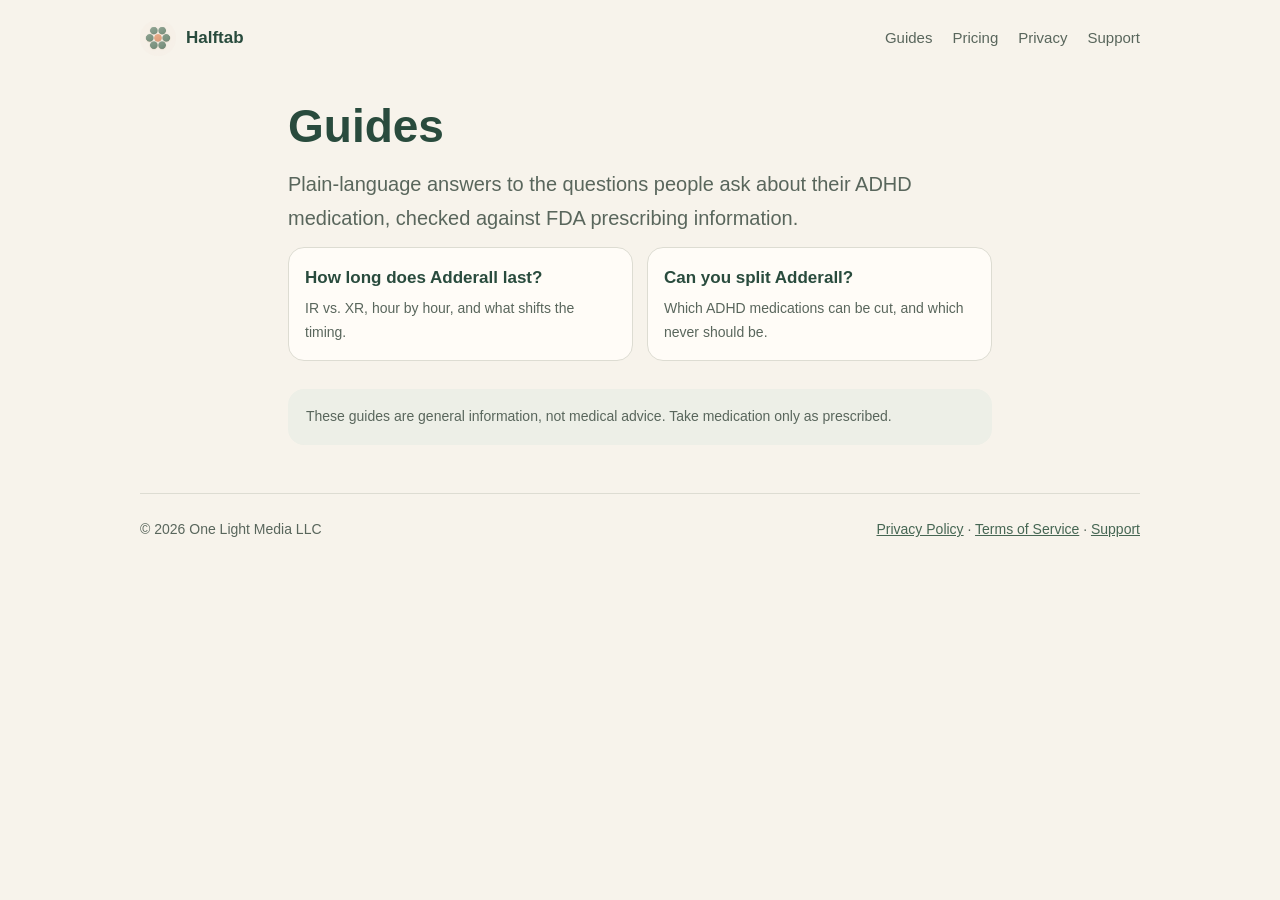
==== guides/index.html @ e3b86986 "Guides: how long Adderall lasts, can you split Adderall; sitemap and robots Two SEO guide pages unde" ====
<!DOCTYPE html>
<html lang="en"><head><meta charset="utf-8"><meta name="viewport" content="width=device-width, initial-scale=1">
<title>ADHD Medication Guides | Halftab</title>
<meta name="description" content="Plain-language guides to ADHD medication timing, splitting tablets, and keeping track of doses, checked against FDA prescribing information.">
<link rel="canonical" href="https://halftab.app/guides/">
<meta property="og:title" content="ADHD Medication Guides | Halftab"><meta property="og:description" content="Plain-language guides to ADHD medication timing, splitting tablets, and keeping track of doses."><meta property="og:url" content="https://halftab.app/guides/"><meta property="og:image" content="https://halftab.app/icon-1024.png">
<link rel="icon" href="/favicon.png"><link rel="apple-touch-icon" href="/apple-touch-icon.png">
<link rel="stylesheet" href="/guides/guides.css">
</head>
<body><div class="wrap">
<header>
  <a class="brand" href="/"><img src="/icon-512.png" alt=""><span>Halftab</span></a>
  <nav><a href="/guides/">Guides</a><a href="/#pricing">Pricing</a><a href="/privacy">Privacy</a><a href="mailto:onelightmediallc@gmail.com">Support</a></nav>
</header>
<article>
<h1>Guides</h1>
<p class="lede">Plain-language answers to the questions people ask about their ADHD medication, checked against FDA prescribing information.</p>
<div class="related">
<a href="/guides/how-long-does-adderall-last/">How long does Adderall last?<span>IR vs. XR, hour by hour, and what shifts the timing.</span></a>
<a href="/guides/can-you-split-adderall/">Can you split Adderall?<span>Which ADHD medications can be cut, and which never should be.</span></a>
</div>
<div class="disclaimer">These guides are general information, not medical advice. Take medication only as prescribed.</div>
</article>
<footer><span>© 2026 One Light Media LLC</span><span><a href="/privacy">Privacy Policy</a> · <a href="/terms">Terms of Service</a> · <a href="mailto:onelightmediallc@gmail.com">Support</a></span></footer>
</div></body></html>
---- guides/guides.css ----
:root{--canvas:#F7F3EB;--surface:#FFFCF7;--muted-surface:#EDEFE7;--text:#294B3D;--muted:#59665C;--primary:#466653;--on-primary:#FFFCF7;--sage:#879F8C;--sage-tint:#E4EBE1;--apricot:#E6B394;--apricot-deep:#D98A5F;--border:#DDDCD2}
*{box-sizing:border-box}
body{margin:0;background:var(--canvas);color:var(--text);font:17px/1.7 -apple-system,BlinkMacSystemFont,"Segoe UI",sans-serif}
.wrap{max-width:1040px;margin:0 auto;padding:0 20px}
header{display:flex;align-items:center;justify-content:space-between;padding:20px 0;gap:12px;flex-wrap:wrap}
.brand{display:flex;align-items:center;gap:10px;font-weight:600;text-decoration:none;color:var(--text)}
.brand img{width:36px;height:36px;border-radius:50%}
nav a{color:var(--muted);text-decoration:none;margin-left:20px;font-size:15px}
nav a:first-child{margin-left:0}
article{max-width:44rem;margin:0 auto;padding:24px 0 48px}
.crumbs{font-size:14px;color:var(--muted);margin-bottom:12px}
.crumbs a{color:var(--muted)}
h1{font:600 clamp(32px,5vw,46px)/1.15 ui-rounded,-apple-system,sans-serif;margin:0 0 14px}
h2{font:600 clamp(23px,3.4vw,28px)/1.25 ui-rounded,-apple-system,sans-serif;margin:44px 0 12px}
h3{font:600 19px/1.35 ui-rounded,-apple-system,sans-serif;margin:24px 0 6px}
p,li{margin:0 0 14px}
a{color:var(--primary)}
.lede{font-size:20px;color:var(--muted);margin-bottom:10px}
.meta{font-size:14px;color:var(--muted);margin-bottom:28px}
.answer{background:var(--sage-tint);border:1px solid var(--sage);border-radius:20px;padding:20px 22px;margin:0 0 8px}
.answer h2{margin:0 0 8px;font-size:19px}
.answer ul{margin:0;padding-left:20px}
.answer li{margin-bottom:6px}
figure{margin:28px 0;background:var(--surface);border:1px solid var(--border);border-radius:20px;padding:18px 16px 12px}
figure svg{width:100%;height:auto;display:block}
figcaption{font-size:14px;color:var(--muted);margin-top:8px}
.legend{display:flex;gap:18px;flex-wrap:wrap;font-size:14px;color:var(--muted);margin:0 0 6px 4px}
.legend span::before{content:"";display:inline-block;width:14px;height:4px;border-radius:2px;margin-right:6px;vertical-align:middle;background:var(--c)}
.table{overflow-x:auto;margin:0 0 18px;border:1px solid var(--border);border-radius:16px;background:var(--surface)}
table{border-collapse:collapse;width:100%;font-size:15px;min-width:520px}
th,td{text-align:left;padding:11px 14px;border-bottom:1px solid var(--border);vertical-align:top}
th{font-weight:600;background:var(--muted-surface)}
tr:last-child td{border-bottom:0}
.callout{background:var(--muted-surface);border-radius:16px;padding:16px 18px;font-size:15px;color:var(--muted);margin:18px 0}
.app{background:var(--surface);border:1px solid var(--border);border-radius:20px;padding:22px;display:grid;grid-template-columns:auto 1fr;gap:18px;align-items:center;margin:40px 0}
.app img{width:120px;border-radius:18px;border:1px solid var(--border)}
.app h2{margin:0 0 6px;font-size:22px}
.app p{margin:0 0 14px;color:var(--muted);font-size:16px}
.cta{display:inline-flex;align-items:center;background:var(--primary);color:var(--on-primary);text-decoration:none;font-weight:600;padding:12px 20px;border-radius:14px}
.cta.soon{background:var(--sage-tint);color:var(--text)}
details{background:var(--surface);border:1px solid var(--border);border-radius:16px;padding:14px 18px;margin-bottom:10px}
summary{font-weight:600;cursor:pointer}
details p{margin:10px 0 0;color:var(--muted)}
.sources{font-size:14px;color:var(--muted)}
.sources li{margin-bottom:6px}
.disclaimer{background:var(--muted-surface);border-radius:16px;padding:16px 18px;font-size:14px;color:var(--muted);margin-top:28px}
.related{display:grid;grid-template-columns:repeat(auto-fit,minmax(240px,1fr));gap:14px;margin-top:12px}
.related a{display:block;background:var(--surface);border:1px solid var(--border);border-radius:16px;padding:16px;text-decoration:none;color:var(--text);font-weight:600}
.related a span{display:block;font-weight:400;color:var(--muted);font-size:14px;margin-top:4px}
footer{border-top:1px solid var(--border);padding:24px 0 48px;color:var(--muted);font-size:14px;display:flex;flex-wrap:wrap;gap:16px;justify-content:space-between}
footer a{color:var(--primary)}
@media (max-width:560px){.app{grid-template-columns:1fr}.app img{width:88px}nav a{margin-left:14px}}
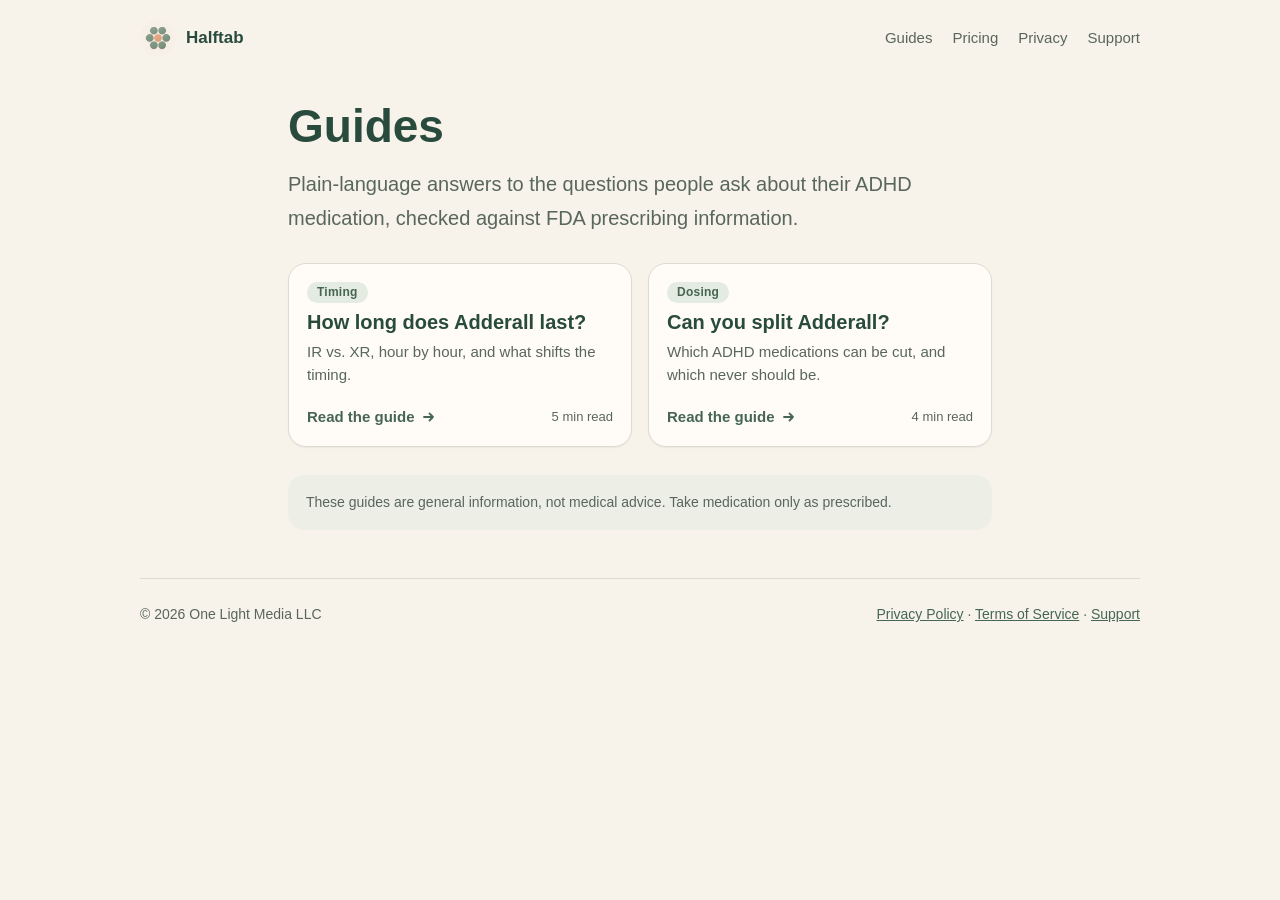
==== commit 8e8b052d: "Guides: cards that read as links Each guide card now has a topic tag, a larger title, the summary, a" ====
--- a/guides/index.html
+++ b/guides/index.html
@@ -16,8 +16,8 @@
 <h1>Guides</h1>
 <p class="lede">Plain-language answers to the questions people ask about their ADHD medication, checked against FDA prescribing information.</p>
 <div class="related">
-<a href="/guides/how-long-does-adderall-last/">How long does Adderall last?<span>IR vs. XR, hour by hour, and what shifts the timing.</span></a>
-<a href="/guides/can-you-split-adderall/">Can you split Adderall?<span>Which ADHD medications can be cut, and which never should be.</span></a>
+<a class="guide-card" href="/guides/how-long-does-adderall-last/"><span class="tag">Timing</span><strong>How long does Adderall last?</strong><span class="desc">IR vs. XR, hour by hour, and what shifts the timing.</span><span class="more">Read the guide <svg width="16" height="16" viewBox="0 0 16 16" aria-hidden="true"><path d="M3 8h9M8.5 4.5 12 8l-3.5 3.5" fill="none" stroke="currentColor" stroke-width="1.8" stroke-linecap="round" stroke-linejoin="round"/></svg><span class="time">5 min read</span></span></a>
+<a class="guide-card" href="/guides/can-you-split-adderall/"><span class="tag">Dosing</span><strong>Can you split Adderall?</strong><span class="desc">Which ADHD medications can be cut, and which never should be.</span><span class="more">Read the guide <svg width="16" height="16" viewBox="0 0 16 16" aria-hidden="true"><path d="M3 8h9M8.5 4.5 12 8l-3.5 3.5" fill="none" stroke="currentColor" stroke-width="1.8" stroke-linecap="round" stroke-linejoin="round"/></svg><span class="time">4 min read</span></span></a>
 </div>
 <div class="disclaimer">These guides are general information, not medical advice. Take medication only as prescribed.</div>
 </article>
--- a/guides/guides.css
+++ b/guides/guides.css
@@ -44,9 +44,20 @@
 .sources{font-size:14px;color:var(--muted)}
 .sources li{margin-bottom:6px}
 .disclaimer{background:var(--muted-surface);border-radius:16px;padding:16px 18px;font-size:14px;color:var(--muted);margin-top:28px}
-.related{display:grid;grid-template-columns:repeat(auto-fit,minmax(240px,1fr));gap:14px;margin-top:12px}
-.related a{display:block;background:var(--surface);border:1px solid var(--border);border-radius:16px;padding:16px;text-decoration:none;color:var(--text);font-weight:600}
-.related a span{display:block;font-weight:400;color:var(--muted);font-size:14px;margin-top:4px}
+.related{display:grid;grid-template-columns:repeat(auto-fit,minmax(260px,1fr));gap:16px;margin-top:12px}
+.lede+.related{margin-top:28px}
+.guide-card{display:flex;flex-direction:column;gap:6px;background:var(--surface);border:1px solid var(--border);border-radius:18px;padding:18px 18px 16px;text-decoration:none;color:var(--text);box-shadow:0 1px 2px rgba(41,75,61,.06);transition:transform .15s ease,box-shadow .15s ease,border-color .15s ease}
+.guide-card:hover{transform:translateY(-2px);box-shadow:0 10px 24px rgba(41,75,61,.12);border-color:var(--sage)}
+.guide-card:focus-visible{outline:3px solid var(--primary);outline-offset:3px}
+.guide-card .tag{align-self:flex-start;font-size:12px;font-weight:600;letter-spacing:.02em;line-height:1.6;color:var(--primary);background:var(--sage-tint);border-radius:999px;padding:1px 10px}
+.guide-card strong{font:600 20px/1.3 ui-rounded,-apple-system,sans-serif;text-decoration:underline;text-decoration-color:transparent;text-decoration-thickness:2px;text-underline-offset:4px;transition:text-decoration-color .15s ease}
+.guide-card:hover strong{text-decoration-color:var(--sage)}
+.guide-card .desc{color:var(--muted);font-size:15px;line-height:1.5}
+.guide-card .more{margin-top:auto;padding-top:12px;display:flex;align-items:center;gap:6px;color:var(--primary);font-weight:600;font-size:15px}
+.guide-card .more svg{flex:none;transition:transform .15s ease}
+.guide-card:hover .more svg{transform:translateX(3px)}
+.guide-card .time{margin-left:auto;color:var(--muted);font-weight:400;font-size:13px}
+@media (prefers-reduced-motion:reduce){.guide-card,.guide-card .more svg,.guide-card strong{transition:none}.guide-card:hover{transform:none}.guide-card:hover .more svg{transform:none}}
 footer{border-top:1px solid var(--border);padding:24px 0 48px;color:var(--muted);font-size:14px;display:flex;flex-wrap:wrap;gap:16px;justify-content:space-between}
 footer a{color:var(--primary)}
 @media (max-width:560px){.app{grid-template-columns:1fr}.app img{width:88px}nav a{margin-left:14px}}
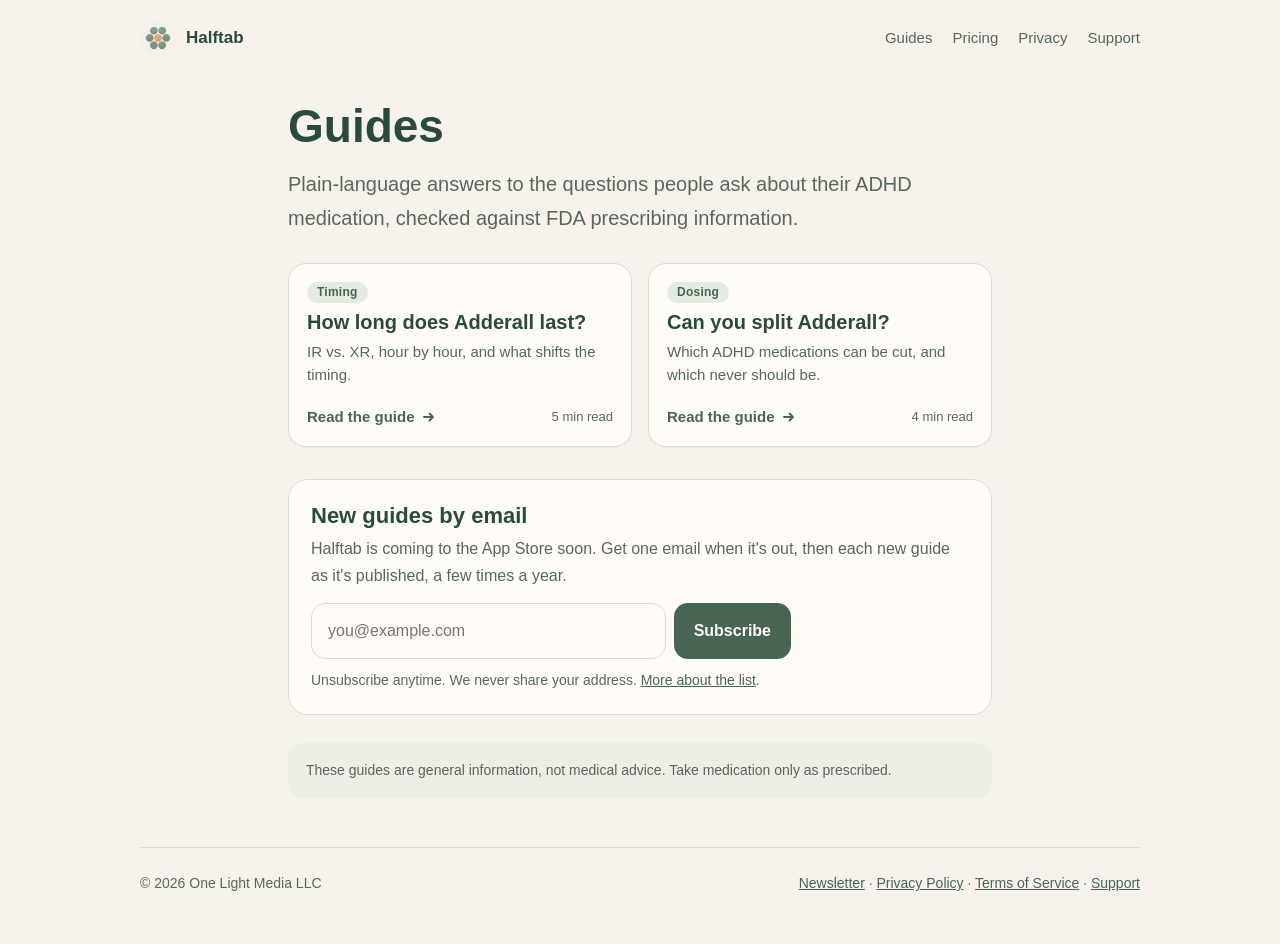
==== commit d406c7f5: "Newsletter: Kit signup on the homepage and guides, newsletter page, privacy section Replace the dead" ====
--- a/guides/index.html
+++ b/guides/index.html
@@ -19,7 +19,17 @@
 <a class="guide-card" href="/guides/how-long-does-adderall-last/"><span class="tag">Timing</span><strong>How long does Adderall last?</strong><span class="desc">IR vs. XR, hour by hour, and what shifts the timing.</span><span class="more">Read the guide <svg width="16" height="16" viewBox="0 0 16 16" aria-hidden="true"><path d="M3 8h9M8.5 4.5 12 8l-3.5 3.5" fill="none" stroke="currentColor" stroke-width="1.8" stroke-linecap="round" stroke-linejoin="round"/></svg><span class="time">5 min read</span></span></a>
 <a class="guide-card" href="/guides/can-you-split-adderall/"><span class="tag">Dosing</span><strong>Can you split Adderall?</strong><span class="desc">Which ADHD medications can be cut, and which never should be.</span><span class="more">Read the guide <svg width="16" height="16" viewBox="0 0 16 16" aria-hidden="true"><path d="M3 8h9M8.5 4.5 12 8l-3.5 3.5" fill="none" stroke="currentColor" stroke-width="1.8" stroke-linecap="round" stroke-linejoin="round"/></svg><span class="time">4 min read</span></span></a>
 </div>
+<section class="newsletter">
+  <h2>New guides by email</h2>
+  <p>Halftab is coming to the App Store soon. Get one email when it's out, then each new guide as it's published, a few times a year.</p>
+  <form class="signup" action="https://app.kit.com/forms/9978326/subscriptions" method="post">
+    <label for="email" class="sr-only">Email address</label>
+    <input type="email" name="email_address" id="email" placeholder="you@example.com" autocomplete="email" required>
+    <button type="submit">Subscribe</button>
+  </form>
+  <p class="form-note">Unsubscribe anytime. We never share your address. <a href="/newsletter/">More about the list</a>.</p>
+</section>
 <div class="disclaimer">These guides are general information, not medical advice. Take medication only as prescribed.</div>
 </article>
-<footer><span>© 2026 One Light Media LLC</span><span><a href="/privacy">Privacy Policy</a> · <a href="/terms">Terms of Service</a> · <a href="mailto:onelightmediallc@gmail.com">Support</a></span></footer>
+<footer><span>© 2026 One Light Media LLC</span><span><a href="/newsletter/">Newsletter</a> · <a href="/privacy">Privacy Policy</a> · <a href="/terms">Terms of Service</a> · <a href="mailto:onelightmediallc@gmail.com">Support</a></span></footer>
 </div></body></html>
--- a/guides/guides.css
+++ b/guides/guides.css
@@ -37,7 +37,17 @@
 .app h2{margin:0 0 6px;font-size:22px}
 .app p{margin:0 0 14px;color:var(--muted);font-size:16px}
 .cta{display:inline-flex;align-items:center;background:var(--primary);color:var(--on-primary);text-decoration:none;font-weight:600;padding:12px 20px;border-radius:14px}
-.cta.soon{background:var(--sage-tint);color:var(--text)}
+.soon{display:inline-block;font-size:14px;font-weight:600;color:var(--primary);background:var(--sage-tint);border-radius:999px;padding:5px 12px;margin-bottom:12px}
+.signup{display:flex;gap:8px;max-width:30rem}
+.signup input{flex:1;min-width:0;font:inherit;font-size:16px;padding:13px 16px;border:1px solid var(--border);border-radius:14px;background:var(--surface);color:var(--text)}
+.signup input:focus{outline:2px solid var(--primary);outline-offset:1px;border-color:var(--primary)}
+.signup button{font:inherit;font-weight:600;font-size:16px;background:var(--primary);color:var(--on-primary);border:0;border-radius:14px;padding:13px 20px;min-height:50px;cursor:pointer;white-space:nowrap}
+.signup button:hover{background:#3B5847}
+.form-note,.app .form-note,.newsletter .form-note{font-size:14px;color:var(--muted);margin:10px 0 0}
+.newsletter{background:var(--surface);border:1px solid var(--border);border-radius:20px;padding:22px;margin:32px 0 0}
+.newsletter h2{margin:0 0 6px;font-size:22px}
+.newsletter p{margin:0 0 14px;color:var(--muted);font-size:16px}
+.sr-only{position:absolute;width:1px;height:1px;overflow:hidden;clip:rect(0 0 0 0);white-space:nowrap}
 details{background:var(--surface);border:1px solid var(--border);border-radius:16px;padding:14px 18px;margin-bottom:10px}
 summary{font-weight:600;cursor:pointer}
 details p{margin:10px 0 0;color:var(--muted)}
@@ -61,3 +71,4 @@
 footer{border-top:1px solid var(--border);padding:24px 0 48px;color:var(--muted);font-size:14px;display:flex;flex-wrap:wrap;gap:16px;justify-content:space-between}
 footer a{color:var(--primary)}
 @media (max-width:560px){.app{grid-template-columns:1fr}.app img{width:88px}nav a{margin-left:14px}}
+@media (max-width:420px){.signup{flex-direction:column}}
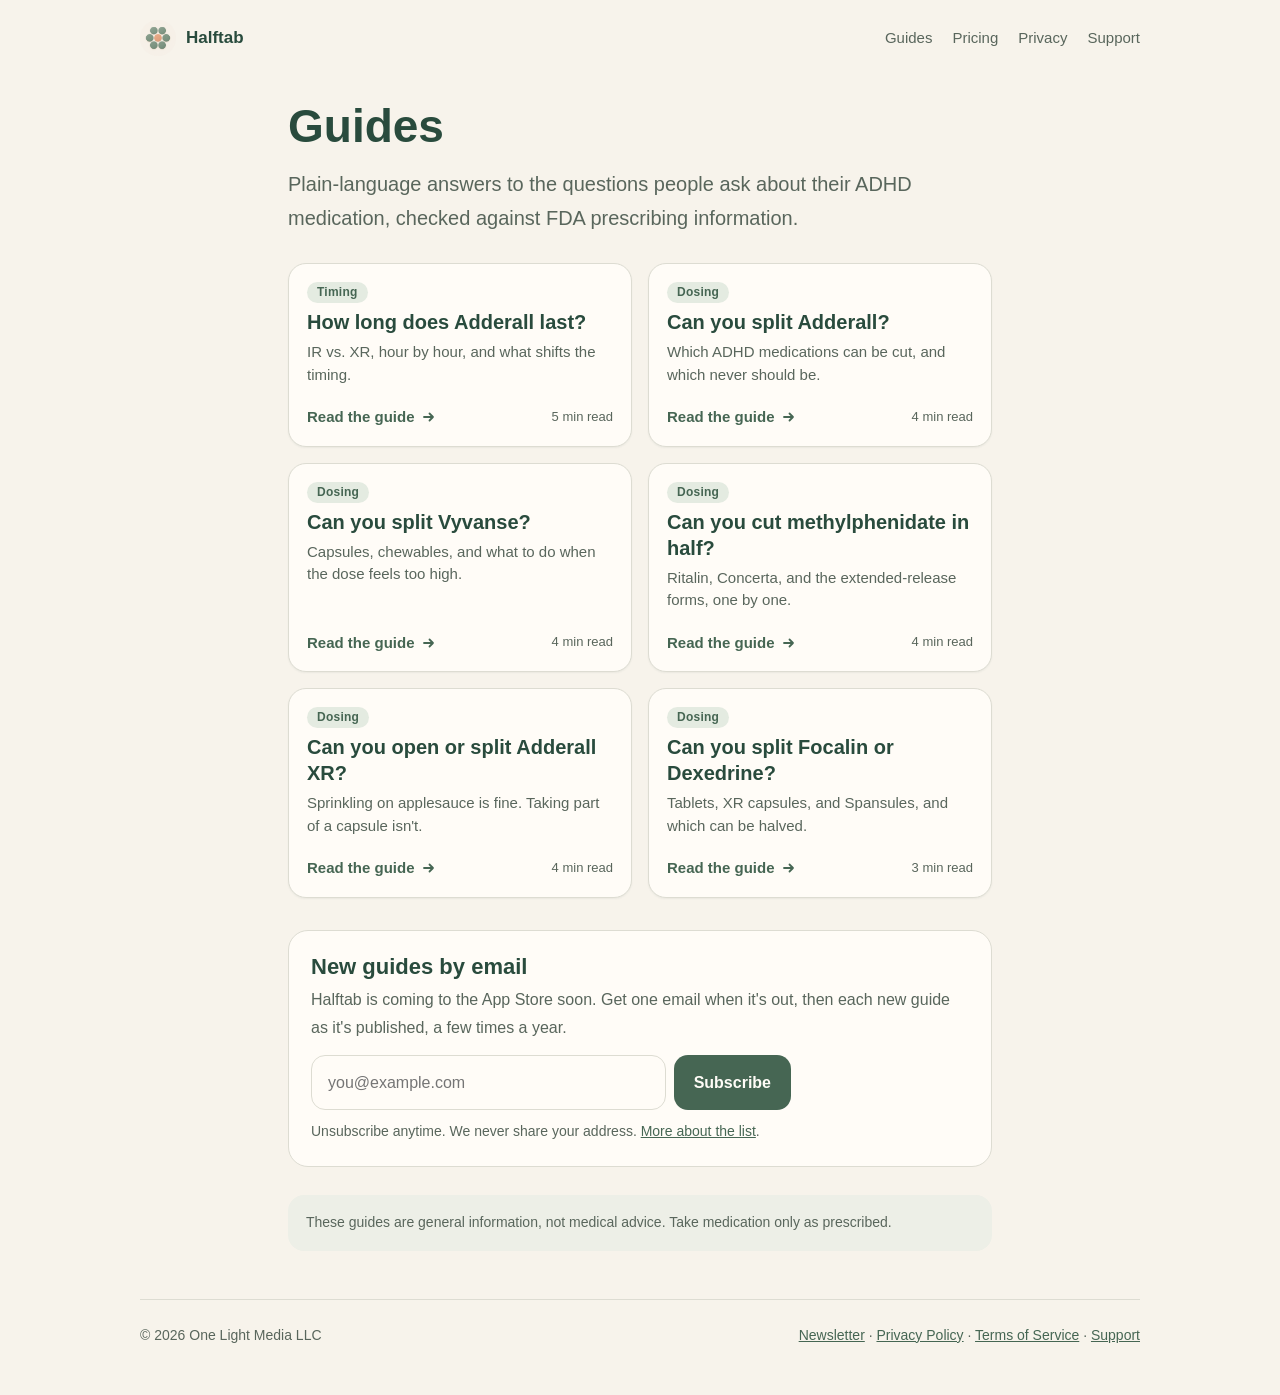
==== commit 00568558: "Guides: four splitting guides, retitle the Adderall one, accuracy note Add guides for splitting Vyva" ====
--- a/guides/index.html
+++ b/guides/index.html
@@ -18,6 +18,10 @@
 <div class="related">
 <a class="guide-card" href="/guides/how-long-does-adderall-last/"><span class="tag">Timing</span><strong>How long does Adderall last?</strong><span class="desc">IR vs. XR, hour by hour, and what shifts the timing.</span><span class="more">Read the guide <svg width="16" height="16" viewBox="0 0 16 16" aria-hidden="true"><path d="M3 8h9M8.5 4.5 12 8l-3.5 3.5" fill="none" stroke="currentColor" stroke-width="1.8" stroke-linecap="round" stroke-linejoin="round"/></svg><span class="time">5 min read</span></span></a>
 <a class="guide-card" href="/guides/can-you-split-adderall/"><span class="tag">Dosing</span><strong>Can you split Adderall?</strong><span class="desc">Which ADHD medications can be cut, and which never should be.</span><span class="more">Read the guide <svg width="16" height="16" viewBox="0 0 16 16" aria-hidden="true"><path d="M3 8h9M8.5 4.5 12 8l-3.5 3.5" fill="none" stroke="currentColor" stroke-width="1.8" stroke-linecap="round" stroke-linejoin="round"/></svg><span class="time">4 min read</span></span></a>
+<a class="guide-card" href="/guides/can-you-split-vyvanse/"><span class="tag">Dosing</span><strong>Can you split Vyvanse?</strong><span class="desc">Capsules, chewables, and what to do when the dose feels too high.</span><span class="more">Read the guide <svg width="16" height="16" viewBox="0 0 16 16" aria-hidden="true"><path d="M3 8h9M8.5 4.5 12 8l-3.5 3.5" fill="none" stroke="currentColor" stroke-width="1.8" stroke-linecap="round" stroke-linejoin="round"/></svg><span class="time">4 min read</span></span></a>
+<a class="guide-card" href="/guides/can-you-cut-methylphenidate-in-half/"><span class="tag">Dosing</span><strong>Can you cut methylphenidate in half?</strong><span class="desc">Ritalin, Concerta, and the extended-release forms, one by one.</span><span class="more">Read the guide <svg width="16" height="16" viewBox="0 0 16 16" aria-hidden="true"><path d="M3 8h9M8.5 4.5 12 8l-3.5 3.5" fill="none" stroke="currentColor" stroke-width="1.8" stroke-linecap="round" stroke-linejoin="round"/></svg><span class="time">4 min read</span></span></a>
+<a class="guide-card" href="/guides/can-you-open-adderall-xr/"><span class="tag">Dosing</span><strong>Can you open or split Adderall XR?</strong><span class="desc">Sprinkling on applesauce is fine. Taking part of a capsule isn't.</span><span class="more">Read the guide <svg width="16" height="16" viewBox="0 0 16 16" aria-hidden="true"><path d="M3 8h9M8.5 4.5 12 8l-3.5 3.5" fill="none" stroke="currentColor" stroke-width="1.8" stroke-linecap="round" stroke-linejoin="round"/></svg><span class="time">4 min read</span></span></a>
+<a class="guide-card" href="/guides/can-you-split-focalin-or-dexedrine/"><span class="tag">Dosing</span><strong>Can you split Focalin or Dexedrine?</strong><span class="desc">Tablets, XR capsules, and Spansules, and which can be halved.</span><span class="more">Read the guide <svg width="16" height="16" viewBox="0 0 16 16" aria-hidden="true"><path d="M3 8h9M8.5 4.5 12 8l-3.5 3.5" fill="none" stroke="currentColor" stroke-width="1.8" stroke-linecap="round" stroke-linejoin="round"/></svg><span class="time">3 min read</span></span></a>
 </div>
 <section class="newsletter">
   <h2>New guides by email</h2>
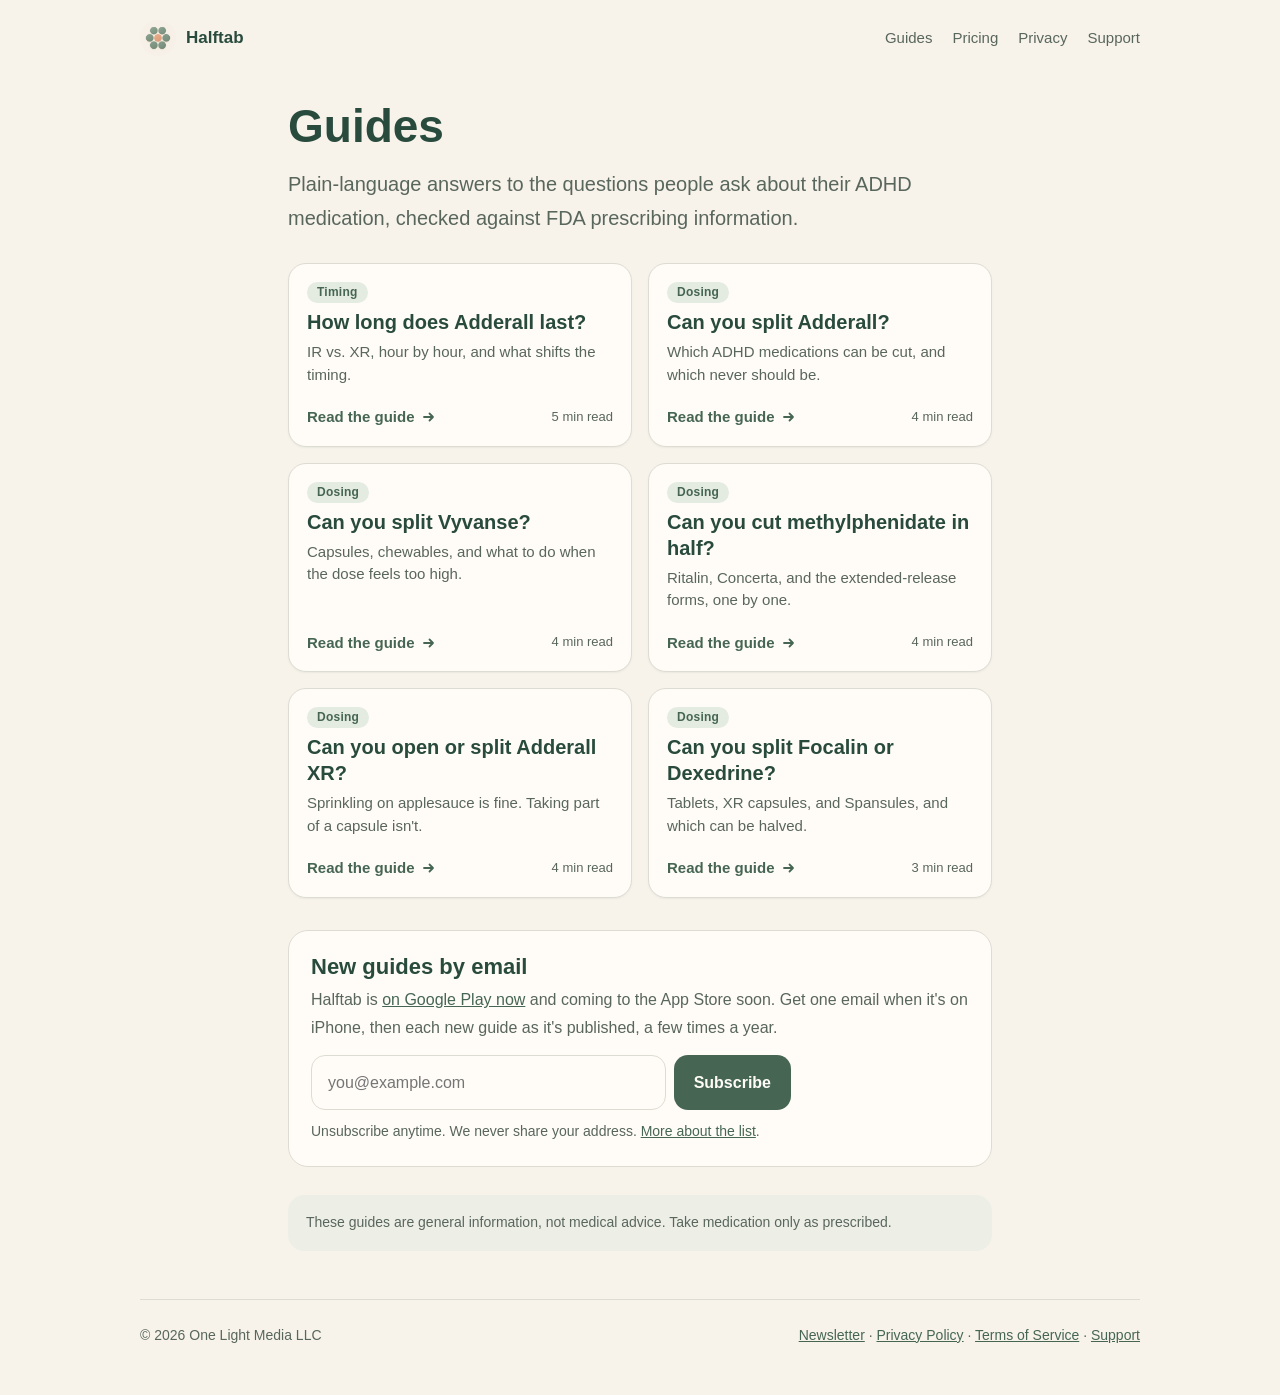
==== commit 74a49937: "Google Play: badge on the homepage and guides, iPhone marked coming soon; privacy and terms cover An" ====
--- a/guides/index.html
+++ b/guides/index.html
@@ -25,7 +25,7 @@
 </div>
 <section class="newsletter">
   <h2>New guides by email</h2>
-  <p>Halftab is coming to the App Store soon. Get one email when it's out, then each new guide as it's published, a few times a year.</p>
+  <p>Halftab is <a href="https://play.google.com/store/apps/details?id=com.johnju.halftab">on Google Play now</a> and coming to the App Store soon. Get one email when it's on iPhone, then each new guide as it's published, a few times a year.</p>
   <form class="signup" action="https://app.kit.com/forms/9978326/subscriptions" method="post">
     <label for="email" class="sr-only">Email address</label>
     <input type="email" name="email_address" id="email" placeholder="you@example.com" autocomplete="email" required>
--- a/guides/guides.css
+++ b/guides/guides.css
@@ -33,11 +33,12 @@
 tr:last-child td{border-bottom:0}
 .callout{background:var(--muted-surface);border-radius:16px;padding:16px 18px;font-size:15px;color:var(--muted);margin:18px 0}
 .app{background:var(--surface);border:1px solid var(--border);border-radius:20px;padding:22px;display:grid;grid-template-columns:auto 1fr;gap:18px;align-items:center;margin:40px 0}
-.app img{width:120px;border-radius:18px;border:1px solid var(--border)}
+.app>img{width:120px;border-radius:18px;border:1px solid var(--border)}
 .app h2{margin:0 0 6px;font-size:22px}
 .app p{margin:0 0 14px;color:var(--muted);font-size:16px}
 .cta{display:inline-flex;align-items:center;background:var(--primary);color:var(--on-primary);text-decoration:none;font-weight:600;padding:12px 20px;border-radius:14px}
 .soon{display:inline-block;font-size:14px;font-weight:600;color:var(--primary);background:var(--sage-tint);border-radius:999px;padding:5px 12px;margin-bottom:12px}
+.get{display:flex;align-items:center;flex-wrap:wrap;gap:4px 14px;margin:0 0 18px}.play{display:block;margin:-13px 0 -13px -13px;line-height:0}.play img{height:78px;width:auto;display:block}.get .soon{margin:0}
 .signup{display:flex;gap:8px;max-width:30rem}
 .signup input{flex:1;min-width:0;font:inherit;font-size:16px;padding:13px 16px;border:1px solid var(--border);border-radius:14px;background:var(--surface);color:var(--text)}
 .signup input:focus{outline:2px solid var(--primary);outline-offset:1px;border-color:var(--primary)}
@@ -70,5 +71,5 @@
 @media (prefers-reduced-motion:reduce){.guide-card,.guide-card .more svg,.guide-card strong{transition:none}.guide-card:hover{transform:none}.guide-card:hover .more svg{transform:none}}
 footer{border-top:1px solid var(--border);padding:24px 0 48px;color:var(--muted);font-size:14px;display:flex;flex-wrap:wrap;gap:16px;justify-content:space-between}
 footer a{color:var(--primary)}
-@media (max-width:560px){.app{grid-template-columns:1fr}.app img{width:88px}nav a{margin-left:14px}}
+@media (max-width:560px){.app{grid-template-columns:1fr}.app>img{width:88px}nav a{margin-left:14px}}
 @media (max-width:420px){.signup{flex-direction:column}}
